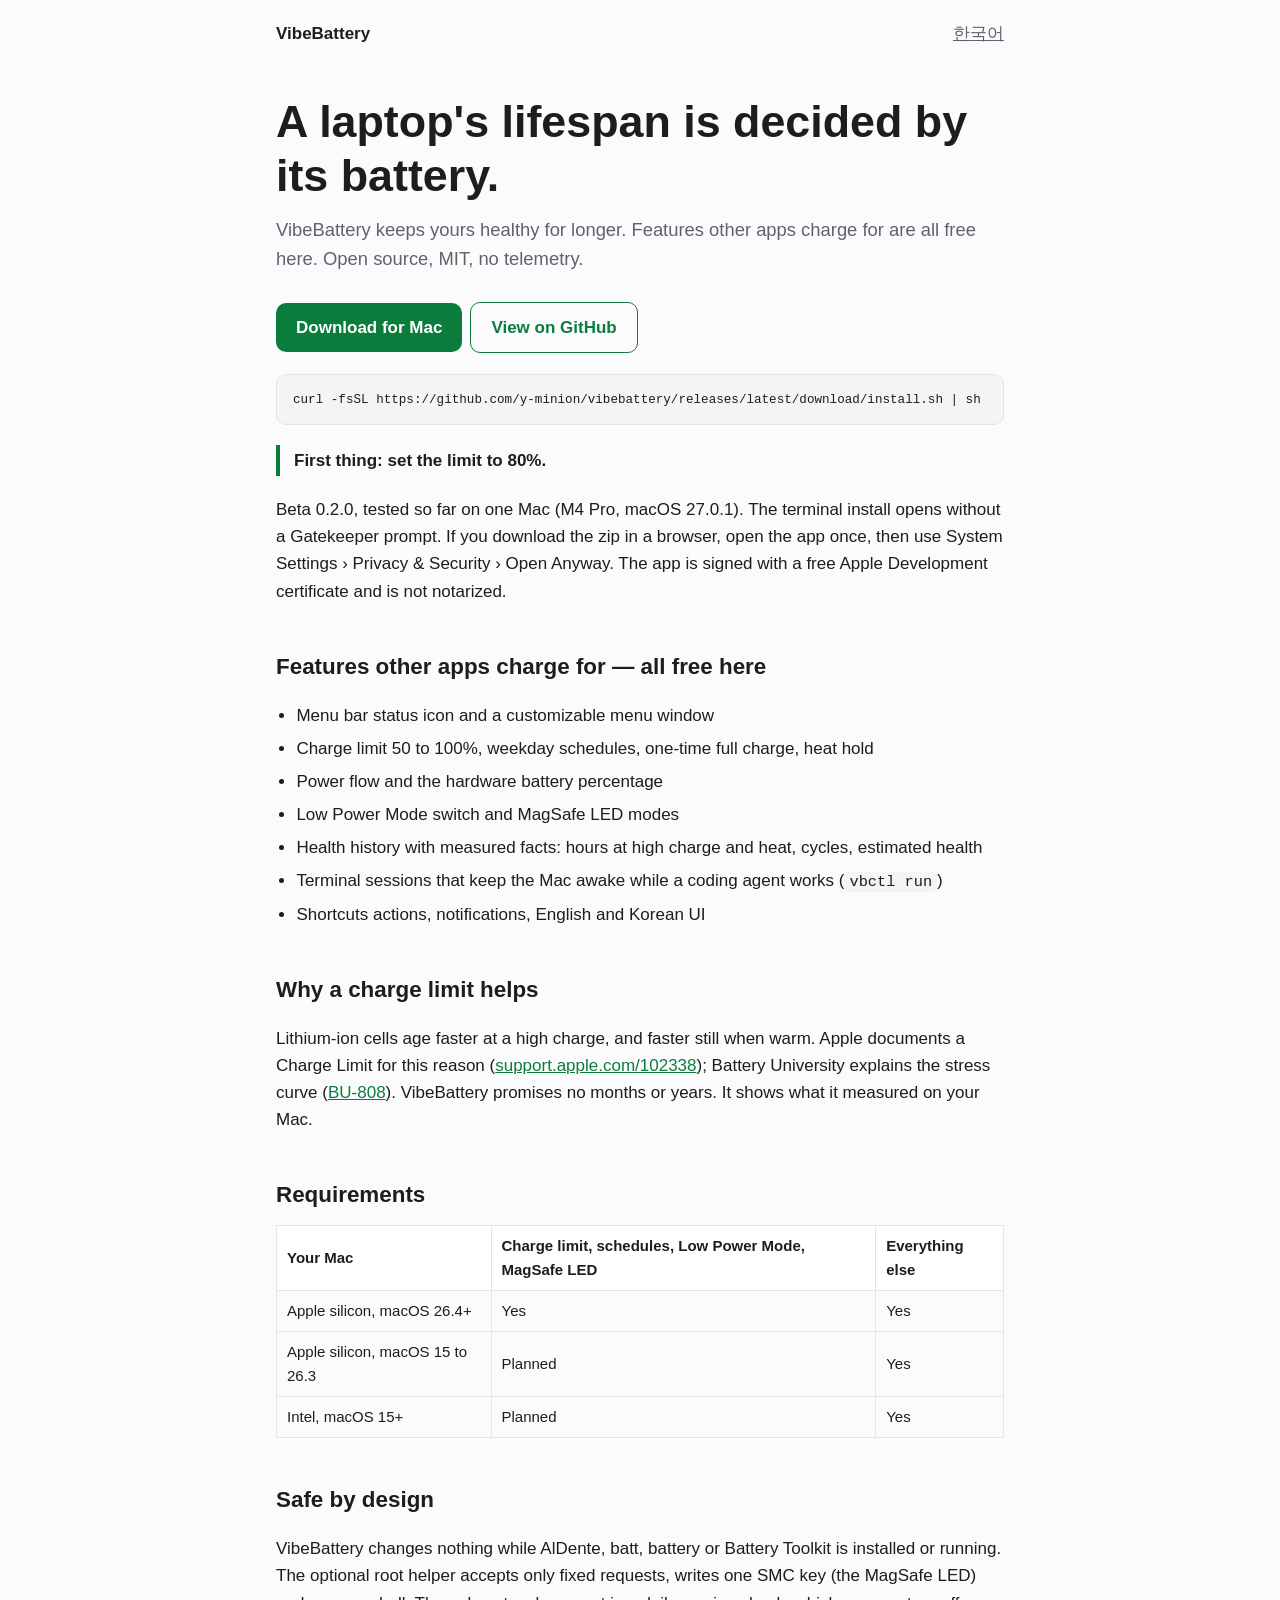
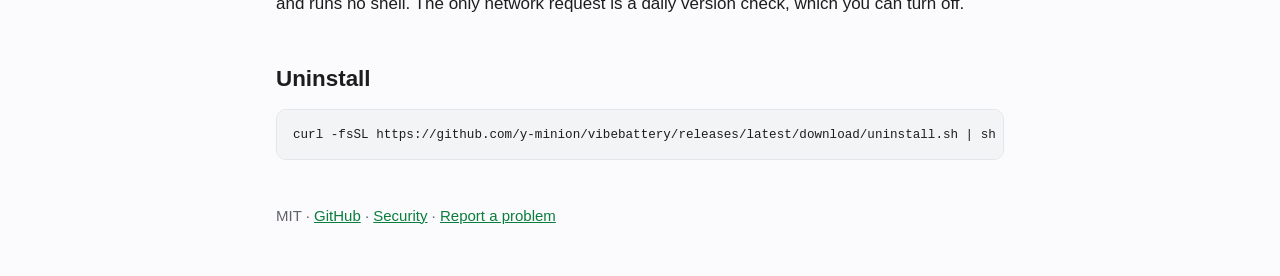
==== site/index.html @ 0e715dd7 "docs: open-source storefront in English and Korean Co-Authored-By: Claude Sonnet 5.5 <noreply@anthro" ====
<!doctype html>
<html lang="en">
<head>
<meta charset="utf-8">
<meta name="viewport" content="width=device-width,initial-scale=1">
<title>VibeBattery</title>
<meta name="description" content="Free, open-source macOS battery care in the menu bar. Charge limit, schedules, health facts and more, all free.">
<link rel="stylesheet" href="style.css">
</head>
<body>
<header><span>VibeBattery</span><a href="ko/">한국어</a></header>
<main>
<h1>A laptop's lifespan is decided by its battery.</h1>
<p class="lead">VibeBattery keeps yours healthy for longer. Features other apps charge for are all free here. Open source, MIT, no telemetry.</p>
<p><a class="btn" href="https://github.com/y-minion/vibebattery/releases/latest">Download for Mac</a><a class="btn alt" href="https://github.com/y-minion/vibebattery">View on GitHub</a></p>
<pre><code>curl -fsSL https://github.com/y-minion/vibebattery/releases/latest/download/install.sh | sh</code></pre>
<p class="first">First thing: set the limit to 80%.</p>
<p>Beta 0.2.0, tested so far on one Mac (M4 Pro, macOS 27.0.1). The terminal install opens without a Gatekeeper prompt. If you download the zip in a browser, open the app once, then use System Settings › Privacy &amp; Security › Open Anyway. The app is signed with a free Apple Development certificate and is not notarized.</p>

<h2>Features other apps charge for — all free here</h2>
<ul>
<li>Menu bar status icon and a customizable menu window</li>
<li>Charge limit 50 to 100%, weekday schedules, one-time full charge, heat hold</li>
<li>Power flow and the hardware battery percentage</li>
<li>Low Power Mode switch and MagSafe LED modes</li>
<li>Health history with measured facts: hours at high charge and heat, cycles, estimated health</li>
<li>Terminal sessions that keep the Mac awake while a coding agent works (<code>vbctl run</code>)</li>
<li>Shortcuts actions, notifications, English and Korean UI</li>
</ul>

<h2>Why a charge limit helps</h2>
<p>Lithium-ion cells age faster at a high charge, and faster still when warm. Apple documents a Charge Limit for this reason (<a href="https://support.apple.com/102338">support.apple.com/102338</a>); Battery University explains the stress curve (<a href="https://batteryuniversity.com/article/bu-808-how-to-prolong-lithium-based-batteries">BU-808</a>). VibeBattery promises no months or years. It shows what it measured on your Mac.</p>

<h2>Requirements</h2>
<table>
<tr><th>Your Mac</th><th>Charge limit, schedules, Low Power Mode, MagSafe LED</th><th>Everything else</th></tr>
<tr><td>Apple silicon, macOS 26.4+</td><td>Yes</td><td>Yes</td></tr>
<tr><td>Apple silicon, macOS 15 to 26.3</td><td>Planned</td><td>Yes</td></tr>
<tr><td>Intel, macOS 15+</td><td>Planned</td><td>Yes</td></tr>
</table>

<h2>Safe by design</h2>
<p>VibeBattery changes nothing while AlDente, batt, battery or Battery Toolkit is installed or running. The optional root helper accepts only fixed requests, writes one SMC key (the MagSafe LED) and runs no shell. The only network request is a daily version check, which you can turn off.</p>

<h2>Uninstall</h2>
<pre><code>curl -fsSL https://github.com/y-minion/vibebattery/releases/latest/download/uninstall.sh | sh</code></pre>
</main>
<footer>MIT · <a href="https://github.com/y-minion/vibebattery">GitHub</a> · <a href="https://github.com/y-minion/vibebattery/blob/main/SECURITY.md">Security</a> · <a href="https://github.com/y-minion/vibebattery/issues">Report a problem</a></footer>
</body>
</html>
---- site/style.css ----
:root{--bg:#fbfbfd;--fg:#1d1d1f;--mute:#5f6368;--card:#fff;--line:#e3e5e8;--accent:#0a7d3c;--code:#f2f4f6}
@media(prefers-color-scheme:dark){:root{--bg:#111315;--fg:#f2f3f4;--mute:#a3a9b0;--card:#1a1d20;--line:#2a2e33;--accent:#4cd07d;--code:#202428}}
*{box-sizing:border-box}
body{margin:0;background:var(--bg);color:var(--fg);font:17px/1.6 -apple-system,BlinkMacSystemFont,"Helvetica Neue","Apple SD Gothic Neo",sans-serif}
main,header,footer{max-width:760px;margin:0 auto;padding:0 16px}
header{display:flex;justify-content:space-between;align-items:center;padding-top:20px;padding-bottom:8px;font-weight:600}
header a{font-weight:400;color:var(--mute)}
a{color:var(--accent)}
h1{font-size:clamp(1.9rem,6vw,2.8rem);line-height:1.2;margin:40px 0 12px}
h2{font-size:1.4rem;margin:44px 0 12px}
p.lead{font-size:1.15rem;color:var(--mute);margin:0 0 24px}
pre{background:var(--code);border:1px solid var(--line);border-radius:10px;padding:14px 16px;overflow-x:auto;font:14px/1.5 ui-monospace,SFMono-Regular,Menlo,monospace;margin:12px 0}
code{font:0.9em ui-monospace,SFMono-Regular,Menlo,monospace;background:var(--code);padding:1px 5px;border-radius:5px}
pre code{background:none;padding:0}
.btn{display:inline-block;background:var(--accent);color:#fff;text-decoration:none;font-weight:600;padding:11px 20px;border-radius:10px;margin:4px 8px 4px 0}
@media(prefers-color-scheme:dark){.btn{color:#08210f}}
.btn.alt{background:none;color:var(--accent);border:1px solid var(--accent)}
.first{border-left:4px solid var(--accent);padding:2px 0 2px 14px;margin:20px 0;font-weight:600}
ul{padding-left:1.2em}li{margin:6px 0}
table{border-collapse:collapse;width:100%;font-size:15px;display:block;overflow-x:auto}
th,td{border:1px solid var(--line);padding:8px 10px;text-align:left}
th{background:var(--card)}
footer{padding-top:32px;padding-bottom:48px;color:var(--mute);font-size:15px}
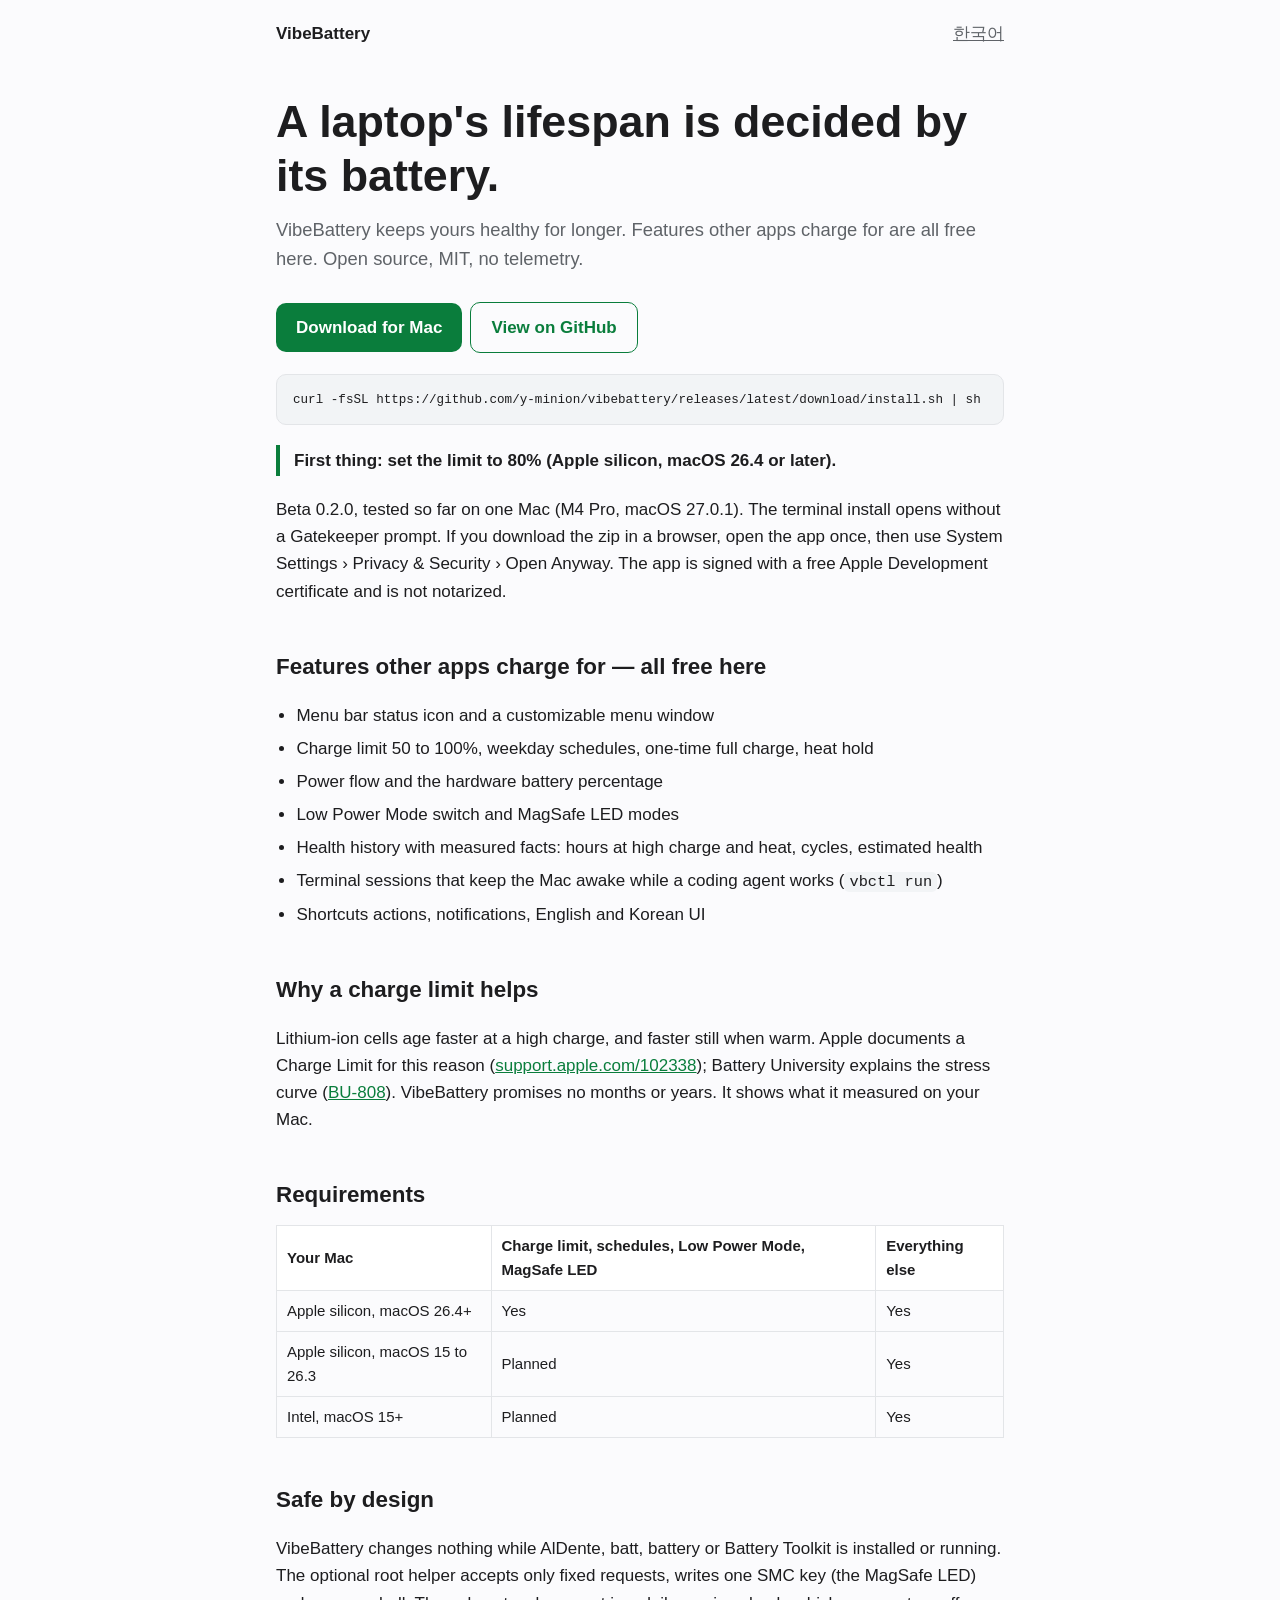
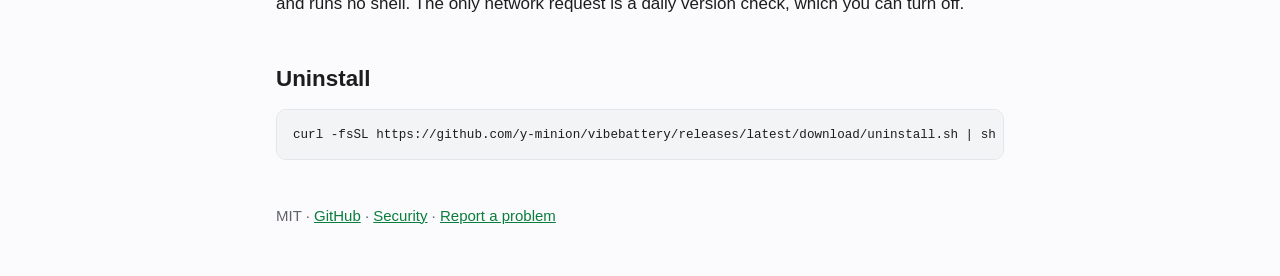
==== commit 638e6746: "fix: uninstall messaging, Rosetta-safe arch check, accurate release copy uninstall.sh says the macOS" ====
--- a/site/index.html
+++ b/site/index.html
@@ -14,7 +14,7 @@
 <p class="lead">VibeBattery keeps yours healthy for longer. Features other apps charge for are all free here. Open source, MIT, no telemetry.</p>
 <p><a class="btn" href="https://github.com/y-minion/vibebattery/releases/latest">Download for Mac</a><a class="btn alt" href="https://github.com/y-minion/vibebattery">View on GitHub</a></p>
 <pre><code>curl -fsSL https://github.com/y-minion/vibebattery/releases/latest/download/install.sh | sh</code></pre>
-<p class="first">First thing: set the limit to 80%.</p>
+<p class="first">First thing: set the limit to 80% (Apple silicon, macOS 26.4 or later).</p>
 <p>Beta 0.2.0, tested so far on one Mac (M4 Pro, macOS 27.0.1). The terminal install opens without a Gatekeeper prompt. If you download the zip in a browser, open the app once, then use System Settings › Privacy &amp; Security › Open Anyway. The app is signed with a free Apple Development certificate and is not notarized.</p>
 
 <h2>Features other apps charge for — all free here</h2>
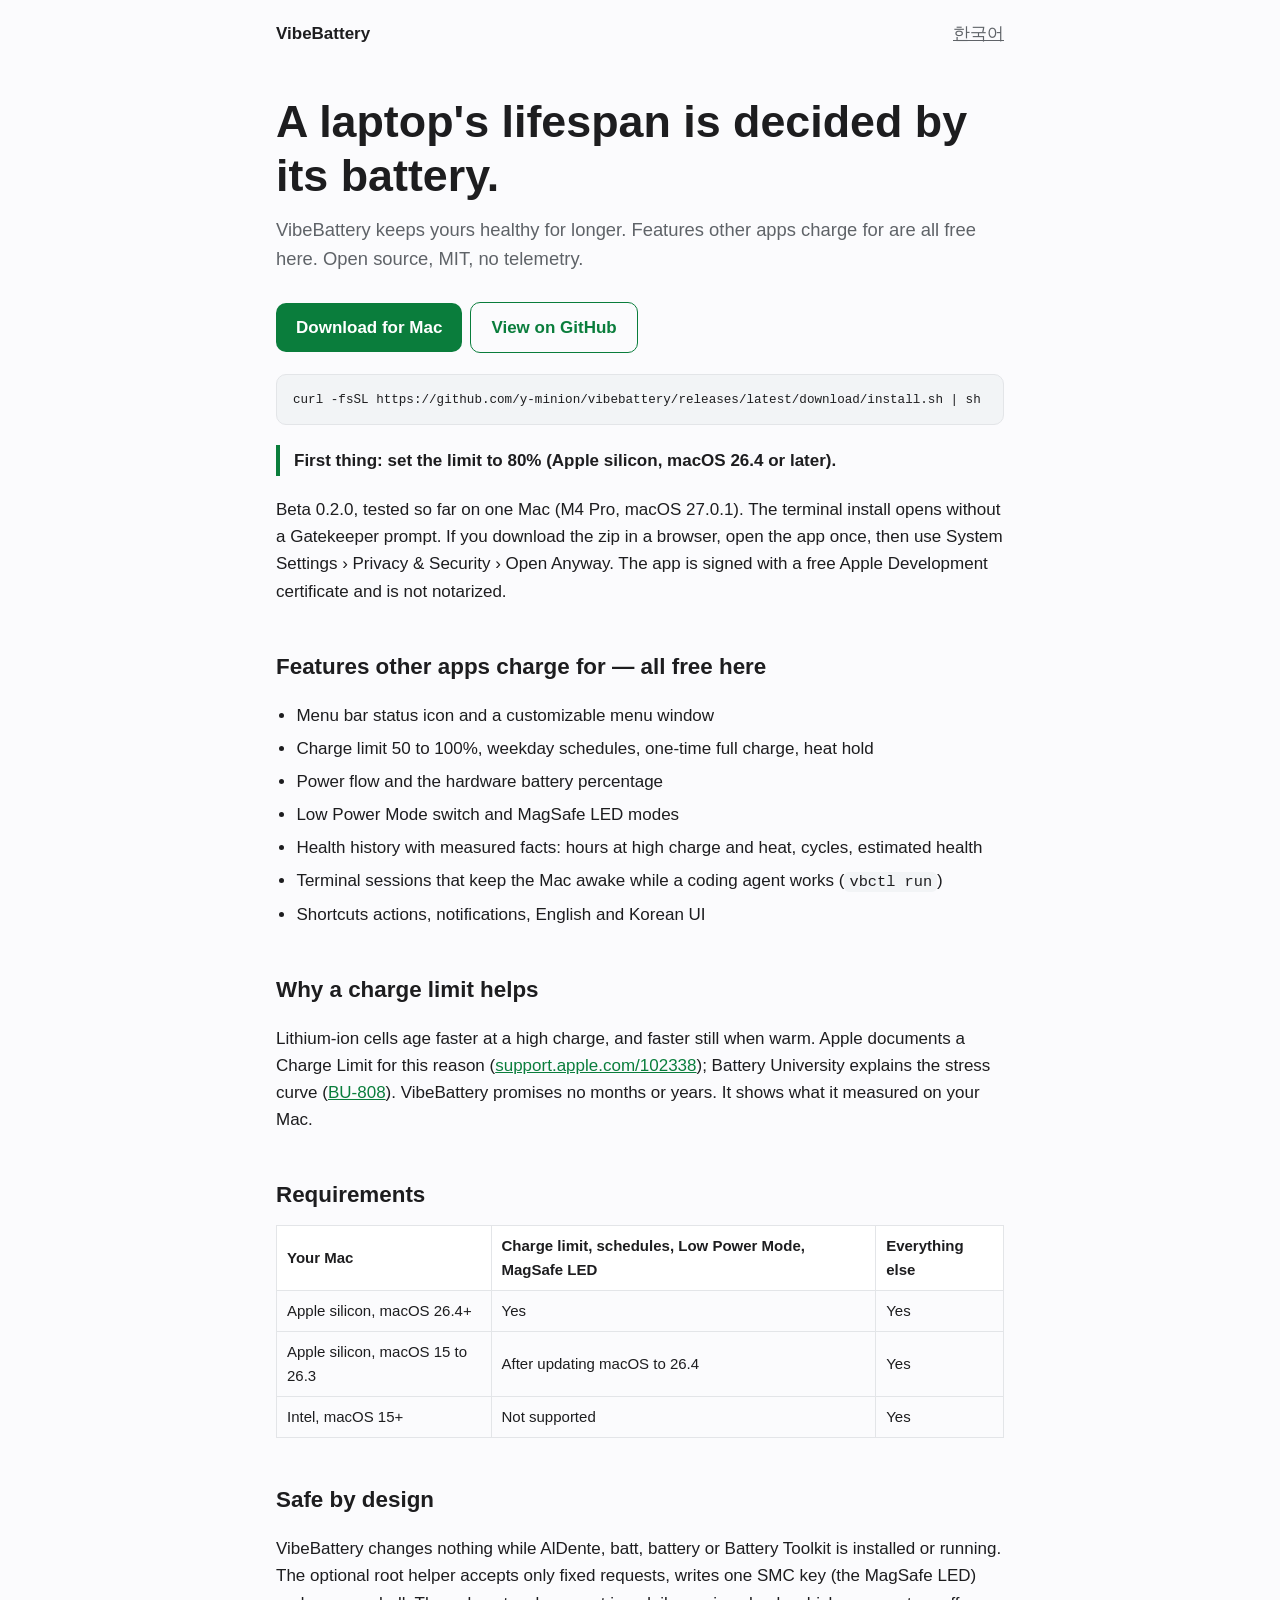
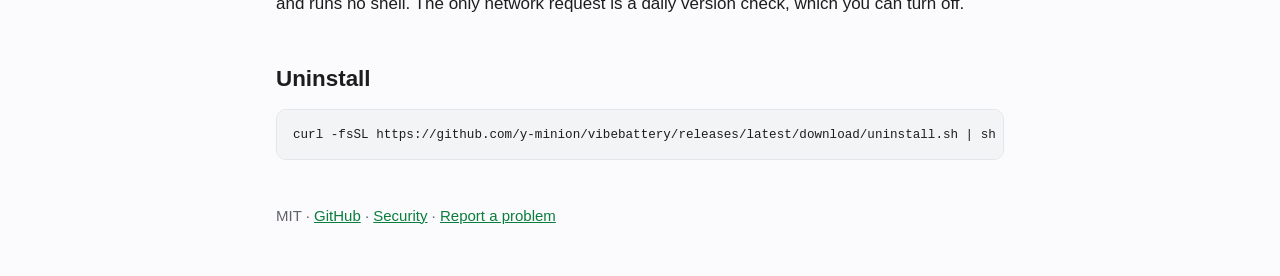
==== commit 7952362e: "fix: tell Apple silicon users to update macOS, drop the "planned" promise for Intel On Apple silicon" ====
--- a/site/index.html
+++ b/site/index.html
@@ -35,8 +35,8 @@
 <table>
 <tr><th>Your Mac</th><th>Charge limit, schedules, Low Power Mode, MagSafe LED</th><th>Everything else</th></tr>
 <tr><td>Apple silicon, macOS 26.4+</td><td>Yes</td><td>Yes</td></tr>
-<tr><td>Apple silicon, macOS 15 to 26.3</td><td>Planned</td><td>Yes</td></tr>
-<tr><td>Intel, macOS 15+</td><td>Planned</td><td>Yes</td></tr>
+<tr><td>Apple silicon, macOS 15 to 26.3</td><td>After updating macOS to 26.4</td><td>Yes</td></tr>
+<tr><td>Intel, macOS 15+</td><td>Not supported</td><td>Yes</td></tr>
 </table>
 
 <h2>Safe by design</h2>
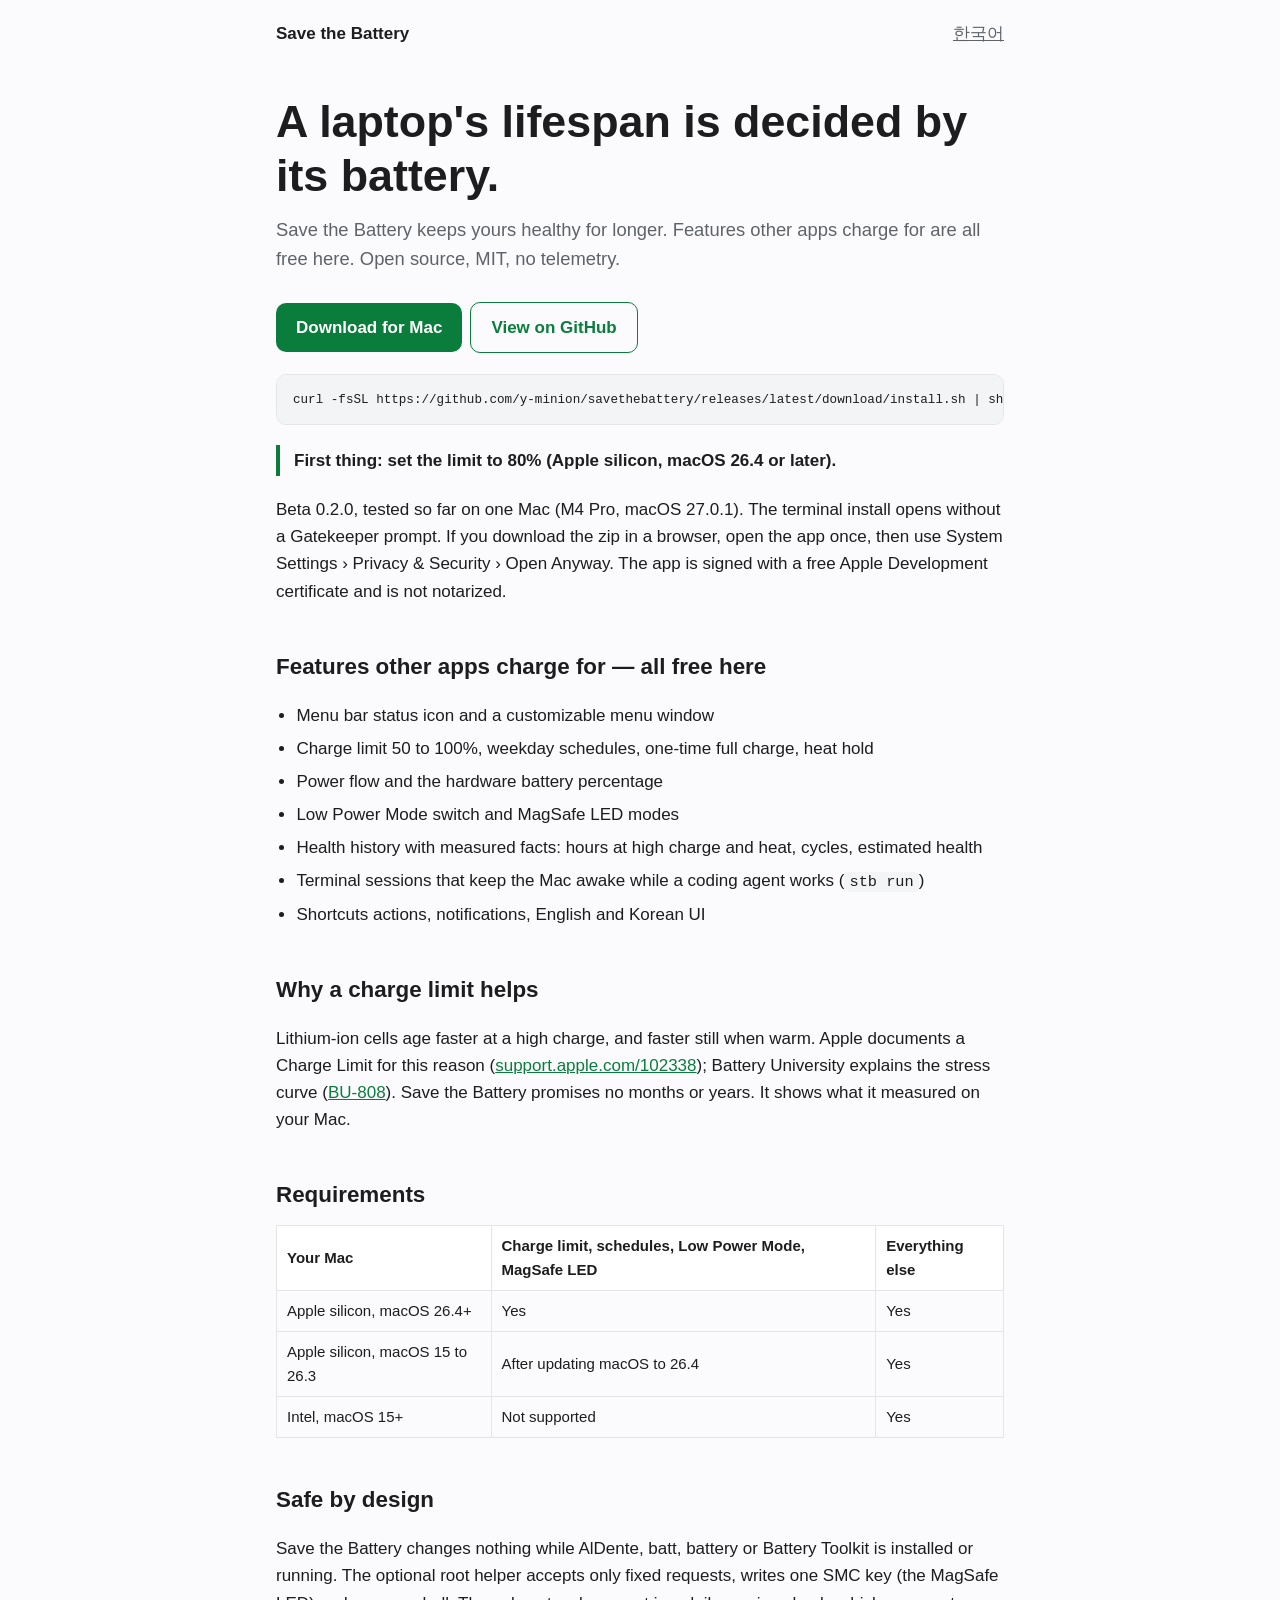
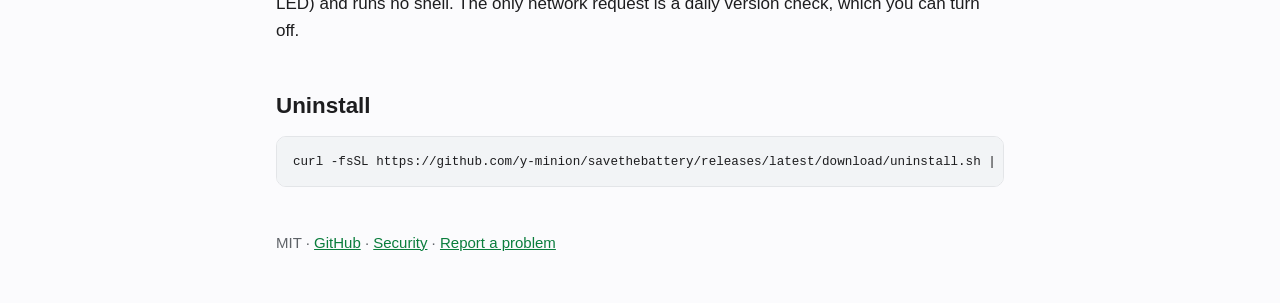
==== commit b31de67b: "chore: rename the app to Save the Battery - App "Save the Battery.app", bundle ID io.github.y-minion" ====
--- a/site/index.html
+++ b/site/index.html
@@ -3,17 +3,17 @@
 <head>
 <meta charset="utf-8">
 <meta name="viewport" content="width=device-width,initial-scale=1">
-<title>VibeBattery</title>
+<title>Save the Battery</title>
 <meta name="description" content="Free, open-source macOS battery care in the menu bar. Charge limit, schedules, health facts and more, all free.">
 <link rel="stylesheet" href="style.css">
 </head>
 <body>
-<header><span>VibeBattery</span><a href="ko/">한국어</a></header>
+<header><span>Save the Battery</span><a href="ko/">한국어</a></header>
 <main>
 <h1>A laptop's lifespan is decided by its battery.</h1>
-<p class="lead">VibeBattery keeps yours healthy for longer. Features other apps charge for are all free here. Open source, MIT, no telemetry.</p>
-<p><a class="btn" href="https://github.com/y-minion/vibebattery/releases/latest">Download for Mac</a><a class="btn alt" href="https://github.com/y-minion/vibebattery">View on GitHub</a></p>
-<pre><code>curl -fsSL https://github.com/y-minion/vibebattery/releases/latest/download/install.sh | sh</code></pre>
+<p class="lead">Save the Battery keeps yours healthy for longer. Features other apps charge for are all free here. Open source, MIT, no telemetry.</p>
+<p><a class="btn" href="https://github.com/y-minion/savethebattery/releases/latest">Download for Mac</a><a class="btn alt" href="https://github.com/y-minion/savethebattery">View on GitHub</a></p>
+<pre><code>curl -fsSL https://github.com/y-minion/savethebattery/releases/latest/download/install.sh | sh</code></pre>
 <p class="first">First thing: set the limit to 80% (Apple silicon, macOS 26.4 or later).</p>
 <p>Beta 0.2.0, tested so far on one Mac (M4 Pro, macOS 27.0.1). The terminal install opens without a Gatekeeper prompt. If you download the zip in a browser, open the app once, then use System Settings › Privacy &amp; Security › Open Anyway. The app is signed with a free Apple Development certificate and is not notarized.</p>
 
@@ -24,12 +24,12 @@
 <li>Power flow and the hardware battery percentage</li>
 <li>Low Power Mode switch and MagSafe LED modes</li>
 <li>Health history with measured facts: hours at high charge and heat, cycles, estimated health</li>
-<li>Terminal sessions that keep the Mac awake while a coding agent works (<code>vbctl run</code>)</li>
+<li>Terminal sessions that keep the Mac awake while a coding agent works (<code>stb run</code>)</li>
 <li>Shortcuts actions, notifications, English and Korean UI</li>
 </ul>
 
 <h2>Why a charge limit helps</h2>
-<p>Lithium-ion cells age faster at a high charge, and faster still when warm. Apple documents a Charge Limit for this reason (<a href="https://support.apple.com/102338">support.apple.com/102338</a>); Battery University explains the stress curve (<a href="https://batteryuniversity.com/article/bu-808-how-to-prolong-lithium-based-batteries">BU-808</a>). VibeBattery promises no months or years. It shows what it measured on your Mac.</p>
+<p>Lithium-ion cells age faster at a high charge, and faster still when warm. Apple documents a Charge Limit for this reason (<a href="https://support.apple.com/102338">support.apple.com/102338</a>); Battery University explains the stress curve (<a href="https://batteryuniversity.com/article/bu-808-how-to-prolong-lithium-based-batteries">BU-808</a>). Save the Battery promises no months or years. It shows what it measured on your Mac.</p>
 
 <h2>Requirements</h2>
 <table>
@@ -40,11 +40,11 @@
 </table>
 
 <h2>Safe by design</h2>
-<p>VibeBattery changes nothing while AlDente, batt, battery or Battery Toolkit is installed or running. The optional root helper accepts only fixed requests, writes one SMC key (the MagSafe LED) and runs no shell. The only network request is a daily version check, which you can turn off.</p>
+<p>Save the Battery changes nothing while AlDente, batt, battery or Battery Toolkit is installed or running. The optional root helper accepts only fixed requests, writes one SMC key (the MagSafe LED) and runs no shell. The only network request is a daily version check, which you can turn off.</p>
 
 <h2>Uninstall</h2>
-<pre><code>curl -fsSL https://github.com/y-minion/vibebattery/releases/latest/download/uninstall.sh | sh</code></pre>
+<pre><code>curl -fsSL https://github.com/y-minion/savethebattery/releases/latest/download/uninstall.sh | sh</code></pre>
 </main>
-<footer>MIT · <a href="https://github.com/y-minion/vibebattery">GitHub</a> · <a href="https://github.com/y-minion/vibebattery/blob/main/SECURITY.md">Security</a> · <a href="https://github.com/y-minion/vibebattery/issues">Report a problem</a></footer>
+<footer>MIT · <a href="https://github.com/y-minion/savethebattery">GitHub</a> · <a href="https://github.com/y-minion/savethebattery/blob/main/SECURITY.md">Security</a> · <a href="https://github.com/y-minion/savethebattery/issues">Report a problem</a></footer>
 </body>
 </html>
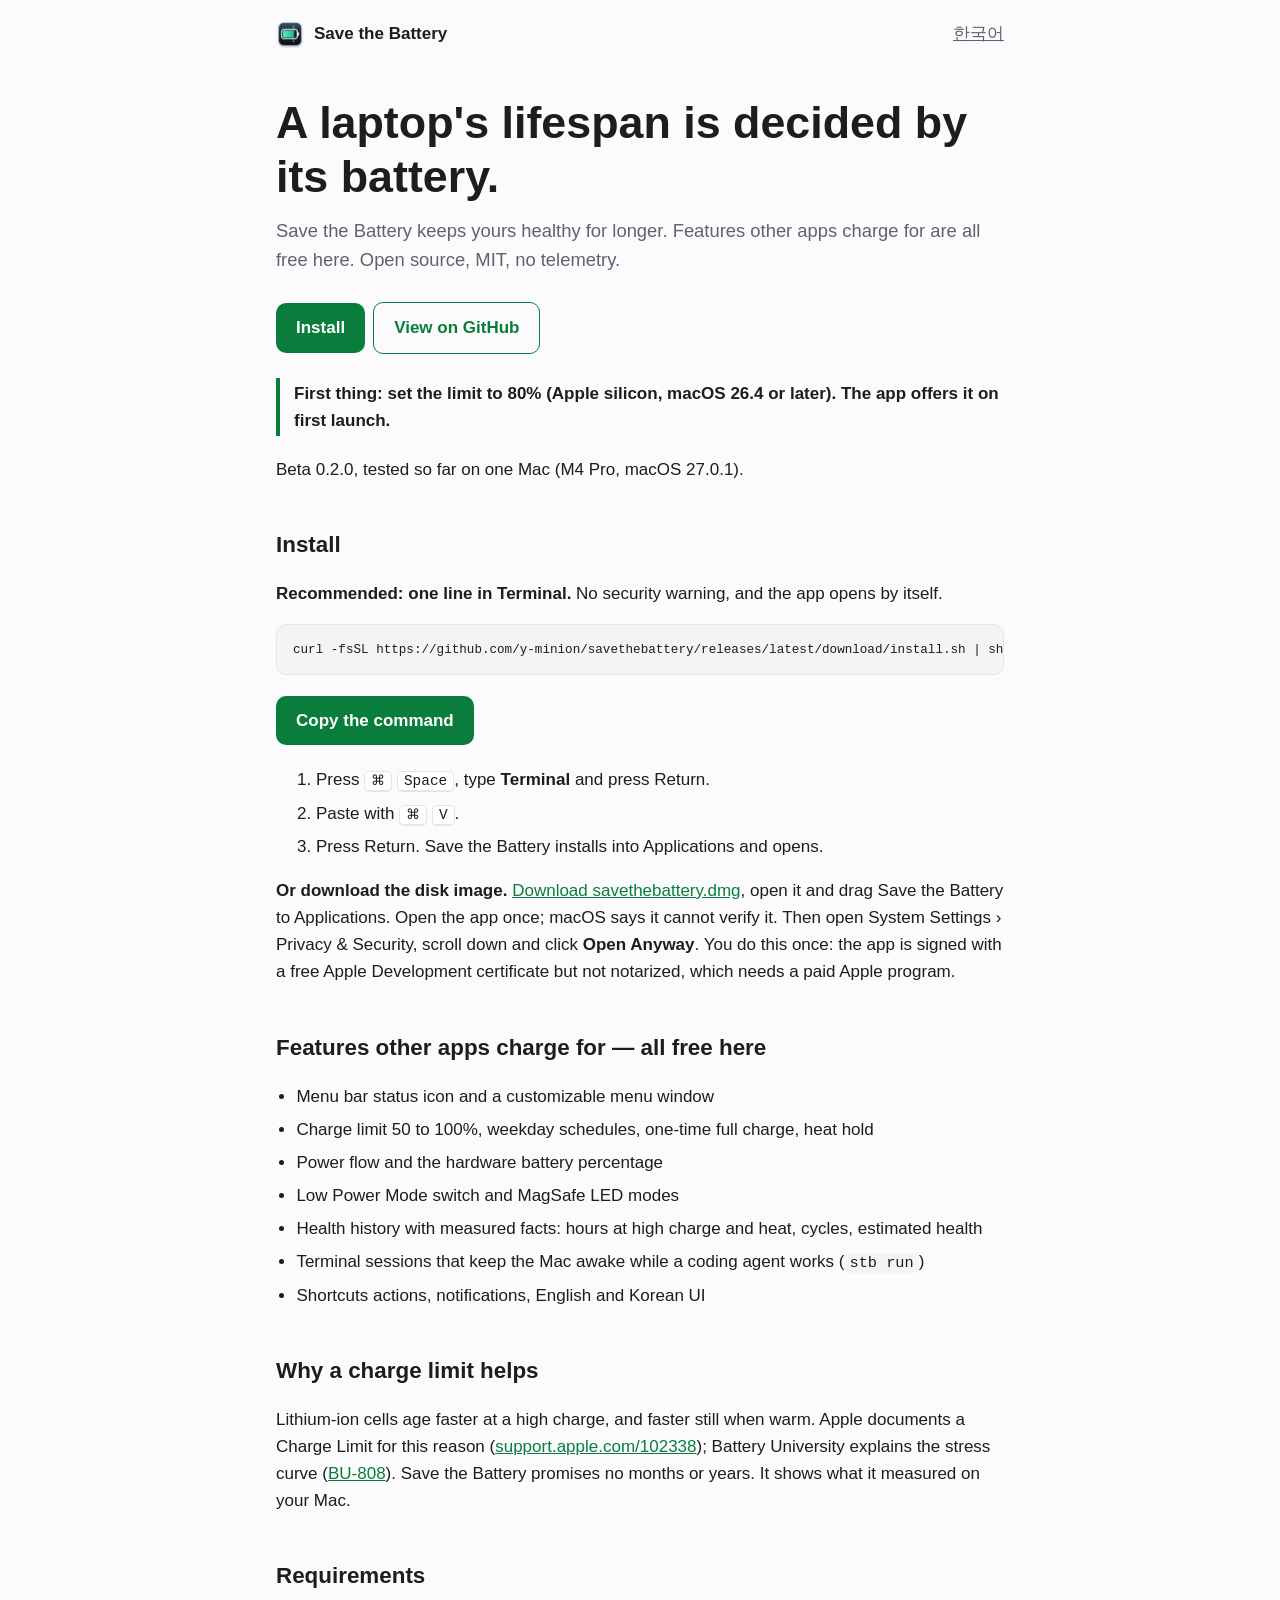
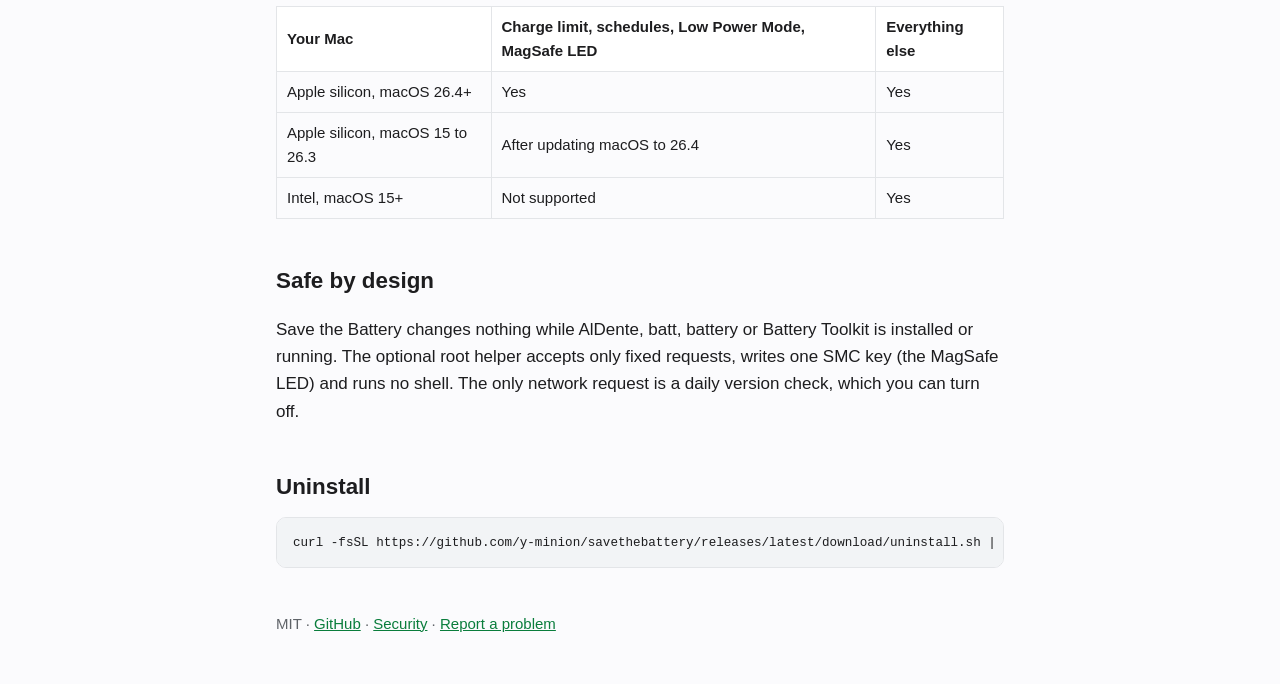
==== commit 2f8c86d1: "docs: lead with the one-line Terminal install, offer the disk image second The site gets a copy butt" ====
--- a/site/index.html
+++ b/site/index.html
@@ -6,16 +6,27 @@
 <title>Save the Battery</title>
 <meta name="description" content="Free, open-source macOS battery care in the menu bar. Charge limit, schedules, health facts and more, all free.">
 <link rel="stylesheet" href="style.css">
+<link rel="icon" href="icon.png">
 </head>
 <body>
-<header><span>Save the Battery</span><a href="ko/">한국어</a></header>
+<header><span class="brand"><img src="icon.png" alt="" width="28" height="28">Save the Battery</span><a href="ko/">한국어</a></header>
 <main>
 <h1>A laptop's lifespan is decided by its battery.</h1>
 <p class="lead">Save the Battery keeps yours healthy for longer. Features other apps charge for are all free here. Open source, MIT, no telemetry.</p>
-<p><a class="btn" href="https://github.com/y-minion/savethebattery/releases/latest">Download for Mac</a><a class="btn alt" href="https://github.com/y-minion/savethebattery">View on GitHub</a></p>
-<pre><code>curl -fsSL https://github.com/y-minion/savethebattery/releases/latest/download/install.sh | sh</code></pre>
-<p class="first">First thing: set the limit to 80% (Apple silicon, macOS 26.4 or later).</p>
-<p>Beta 0.2.0, tested so far on one Mac (M4 Pro, macOS 27.0.1). The terminal install opens without a Gatekeeper prompt. If you download the zip in a browser, open the app once, then use System Settings › Privacy &amp; Security › Open Anyway. The app is signed with a free Apple Development certificate and is not notarized.</p>
+<p><a class="btn" href="#install">Install</a><a class="btn alt" href="https://github.com/y-minion/savethebattery">View on GitHub</a></p>
+<p class="first">First thing: set the limit to 80% (Apple silicon, macOS 26.4 or later). The app offers it on first launch.</p>
+<p>Beta 0.2.0, tested so far on one Mac (M4 Pro, macOS 27.0.1).</p>
+
+<h2 id="install">Install</h2>
+<p><strong>Recommended: one line in Terminal.</strong> No security warning, and the app opens by itself.</p>
+<pre><code id="cmd">curl -fsSL https://github.com/y-minion/savethebattery/releases/latest/download/install.sh | sh</code></pre>
+<p><button class="btn" id="copy" type="button" data-label="Copy the command" data-done="Copied" data-fail="Select the line above and copy it">Copy the command</button></p>
+<ol>
+<li>Press <kbd>⌘</kbd> <kbd>Space</kbd>, type <strong>Terminal</strong> and press Return.</li>
+<li>Paste with <kbd>⌘</kbd> <kbd>V</kbd>.</li>
+<li>Press Return. Save the Battery installs into Applications and opens.</li>
+</ol>
+<p><strong>Or download the disk image.</strong> <a href="https://github.com/y-minion/savethebattery/releases/latest/download/savethebattery.dmg">Download savethebattery.dmg</a>, open it and drag Save the Battery to Applications. Open the app once; macOS says it cannot verify it. Then open System Settings › Privacy &amp; Security, scroll down and click <strong>Open Anyway</strong>. You do this once: the app is signed with a free Apple Development certificate but not notarized, which needs a paid Apple program.</p>
 
 <h2>Features other apps charge for — all free here</h2>
 <ul>
@@ -46,5 +57,8 @@
 <pre><code>curl -fsSL https://github.com/y-minion/savethebattery/releases/latest/download/uninstall.sh | sh</code></pre>
 </main>
 <footer>MIT · <a href="https://github.com/y-minion/savethebattery">GitHub</a> · <a href="https://github.com/y-minion/savethebattery/blob/main/SECURITY.md">Security</a> · <a href="https://github.com/y-minion/savethebattery/issues">Report a problem</a></footer>
+<script>
+document.getElementById('copy').addEventListener('click',async e=>{const b=e.currentTarget;try{await navigator.clipboard.writeText(document.getElementById('cmd').textContent);b.textContent=b.dataset.done}catch(_){b.textContent=b.dataset.fail}setTimeout(()=>{b.textContent=b.dataset.label},2500)});
+</script>
 </body>
 </html>
--- a/site/style.css
+++ b/site/style.css
@@ -5,6 +5,7 @@
 main,header,footer{max-width:760px;margin:0 auto;padding:0 16px}
 header{display:flex;justify-content:space-between;align-items:center;padding-top:20px;padding-bottom:8px;font-weight:600}
 header a{font-weight:400;color:var(--mute)}
+.brand{display:flex;align-items:center;gap:10px}.brand img{border-radius:6px}
 a{color:var(--accent)}
 h1{font-size:clamp(1.9rem,6vw,2.8rem);line-height:1.2;margin:40px 0 12px}
 h2{font-size:1.4rem;margin:44px 0 12px}
@@ -14,6 +15,8 @@
 pre code{background:none;padding:0}
 .btn{display:inline-block;background:var(--accent);color:#fff;text-decoration:none;font-weight:600;padding:11px 20px;border-radius:10px;margin:4px 8px 4px 0}
 @media(prefers-color-scheme:dark){.btn{color:#08210f}}
+button.btn{border:0;font:inherit;font-weight:600;cursor:pointer}
+kbd{font:0.85em ui-monospace,SFMono-Regular,Menlo,monospace;border:1px solid var(--line);border-bottom-width:2px;border-radius:5px;padding:1px 6px;background:var(--card)}
 .btn.alt{background:none;color:var(--accent);border:1px solid var(--accent)}
 .first{border-left:4px solid var(--accent);padding:2px 0 2px 14px;margin:20px 0;font-weight:600}
 ul{padding-left:1.2em}li{margin:6px 0}
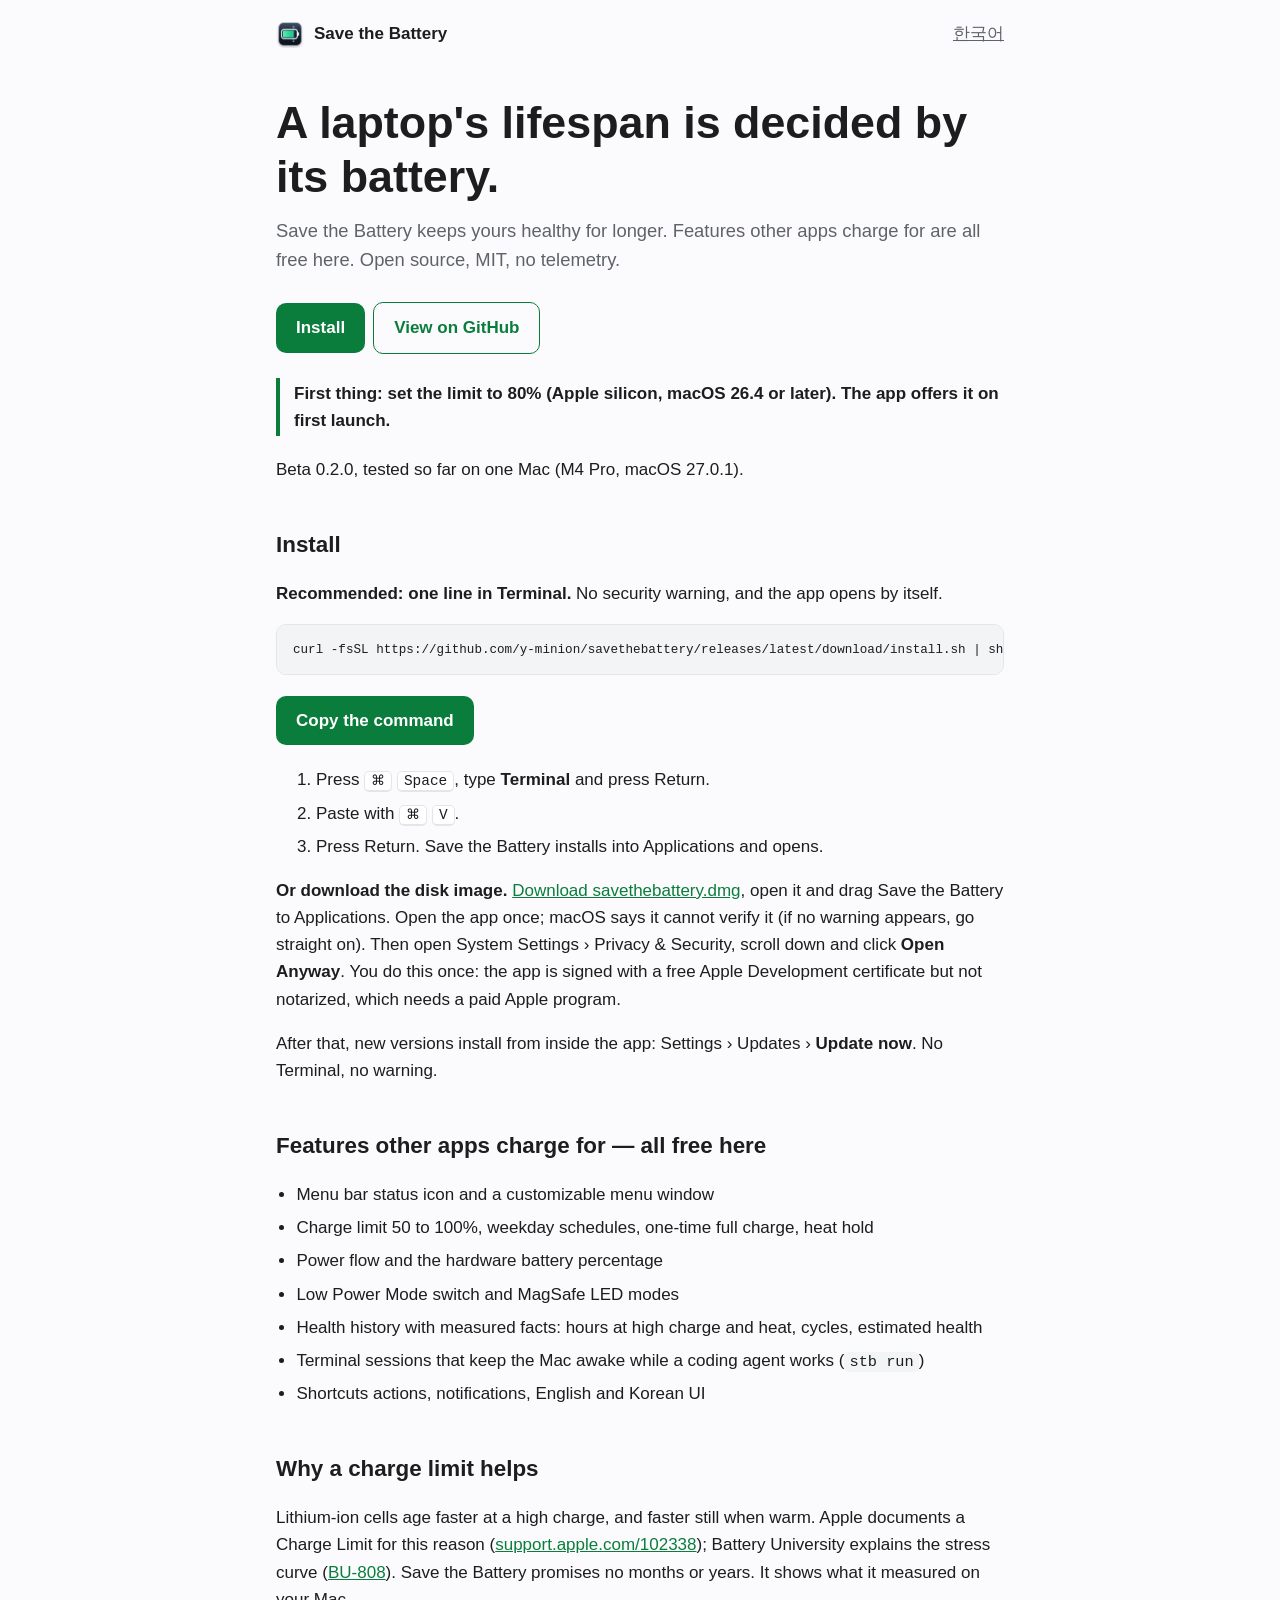
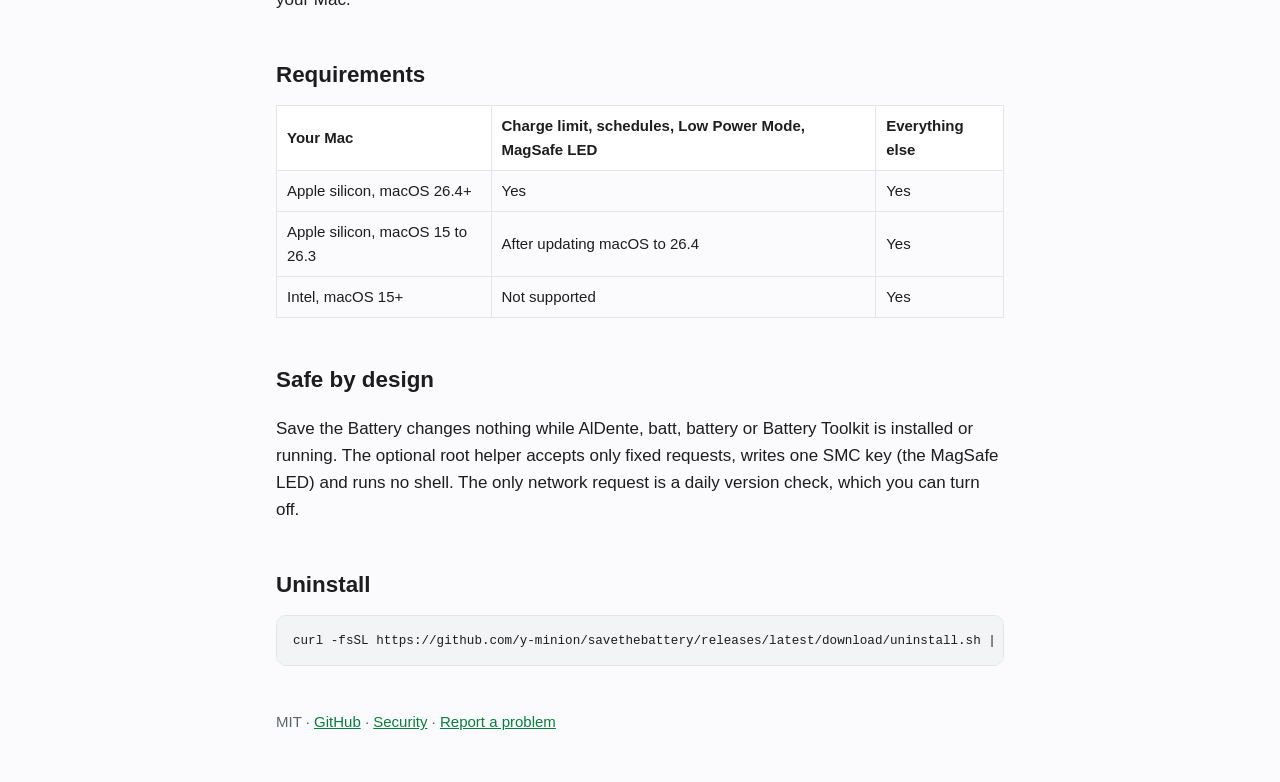
==== commit 3bcff9c6: "docs: install, first run, updates and on-device results Co-Authored-By: Claude Opus 5.5 <noreply@ant" ====
--- a/site/index.html
+++ b/site/index.html
@@ -26,7 +26,8 @@
 <li>Paste with <kbd>⌘</kbd> <kbd>V</kbd>.</li>
 <li>Press Return. Save the Battery installs into Applications and opens.</li>
 </ol>
-<p><strong>Or download the disk image.</strong> <a href="https://github.com/y-minion/savethebattery/releases/latest/download/savethebattery.dmg">Download savethebattery.dmg</a>, open it and drag Save the Battery to Applications. Open the app once; macOS says it cannot verify it. Then open System Settings › Privacy &amp; Security, scroll down and click <strong>Open Anyway</strong>. You do this once: the app is signed with a free Apple Development certificate but not notarized, which needs a paid Apple program.</p>
+<p><strong>Or download the disk image.</strong> <a href="https://github.com/y-minion/savethebattery/releases/latest/download/savethebattery.dmg">Download savethebattery.dmg</a>, open it and drag Save the Battery to Applications. Open the app once; macOS says it cannot verify it (if no warning appears, go straight on). Then open System Settings › Privacy &amp; Security, scroll down and click <strong>Open Anyway</strong>. You do this once: the app is signed with a free Apple Development certificate but not notarized, which needs a paid Apple program.</p>
+<p>After that, new versions install from inside the app: Settings › Updates › <strong>Update now</strong>. No Terminal, no warning.</p>
 
 <h2>Features other apps charge for — all free here</h2>
 <ul>
